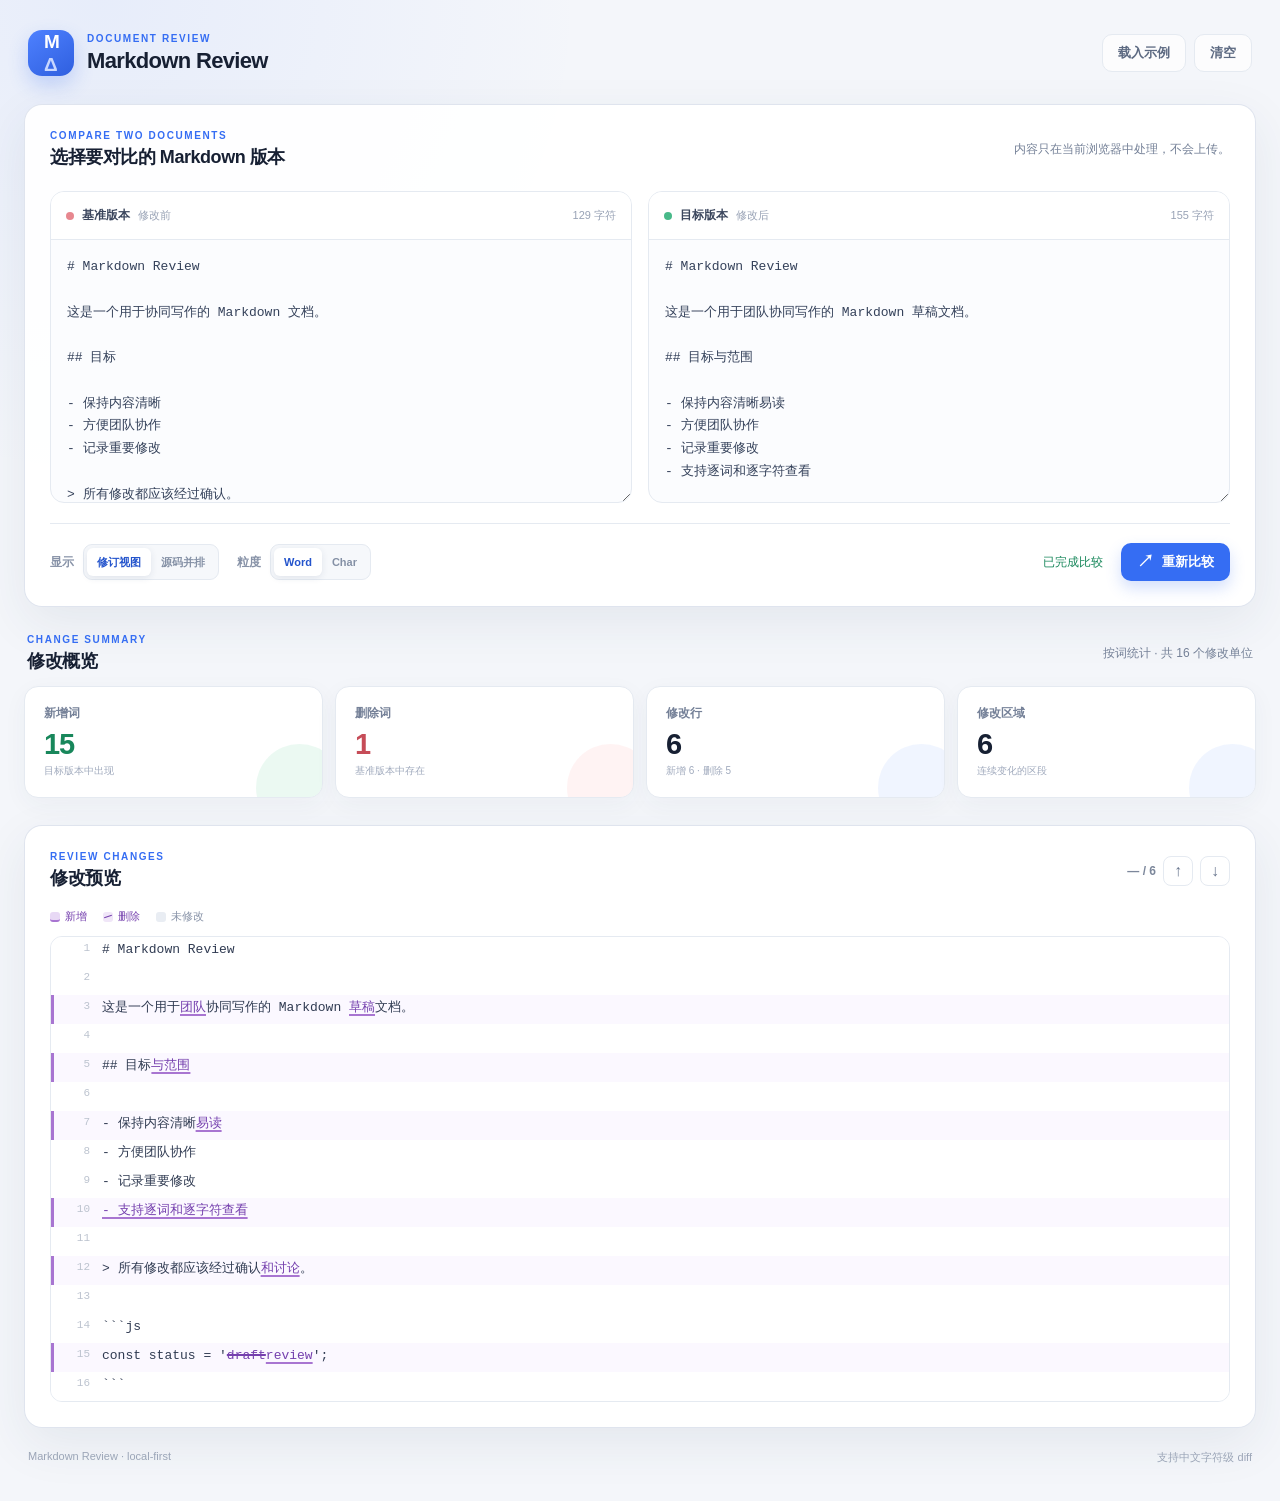
==== index.html @ e016aa40 "Turn repo into Screwdriver toolbox Co-authored-by: OpenAI Codex <codex@openai.com>" ====
<!doctype html>
<html lang="zh-CN">
  <head>
    <meta charset="UTF-8" />
    <meta name="viewport" content="width=device-width, initial-scale=1.0" />
    <meta name="theme-color" content="#f5f7fb" />
    <title>Markdown Review</title>
    <link rel="stylesheet" href="styles.css" />
  </head>
  <body>
    <div class="app-shell">
      <header class="topbar">
        <div class="brand-block">
          <div class="brand-mark" aria-hidden="true">M<span>Δ</span></div>
          <div>
            <p class="eyebrow">DOCUMENT REVIEW</p>
            <h1>Markdown Review</h1>
          </div>
        </div>
        <div class="topbar-actions">
          <button class="button button-quiet" id="load-example" type="button">载入示例</button>
          <button class="button button-quiet" id="clear-all" type="button">清空</button>
        </div>
      </header>

      <main>
        <section class="input-section panel" aria-labelledby="input-title">
          <div class="section-heading">
            <div>
              <p class="eyebrow">COMPARE TWO DOCUMENTS</p>
              <h2 id="input-title">选择要对比的 Markdown 版本</h2>
            </div>
            <p class="helper-text">内容只在当前浏览器中处理，不会上传。</p>
          </div>

          <div class="input-grid">
            <article class="editor-card editor-card-old">
              <div class="editor-card-heading">
                <div>
                  <span class="version-dot version-dot-old"></span>
                  <span class="card-label">基准版本</span>
                  <span class="card-caption">修改前</span>
                </div>
                <span class="char-count" id="old-count">0 字符</span>
              </div>
              <textarea id="old-input" spellcheck="false" placeholder="粘贴修改前的 Markdown…"></textarea>
            </article>

            <article class="editor-card editor-card-new">
              <div class="editor-card-heading">
                <div>
                  <span class="version-dot version-dot-new"></span>
                  <span class="card-label">目标版本</span>
                  <span class="card-caption">修改后</span>
                </div>
                <span class="char-count" id="new-count">0 字符</span>
              </div>
              <textarea id="new-input" spellcheck="false" placeholder="粘贴修改后的 Markdown…"></textarea>
            </article>
          </div>

          <div class="control-bar">
            <div class="control-group">
              <span class="control-label">显示</span>
              <div class="segmented" role="group" aria-label="显示模式">
                <button class="segment is-active" data-view-mode="inline" type="button">修订视图</button>
                <button class="segment" data-view-mode="side-by-side" type="button">源码并排</button>
              </div>
            </div>
            <div class="control-group">
              <span class="control-label">粒度</span>
              <div class="segmented" role="group" aria-label="差异粒度">
                <button class="segment is-active" data-granularity="word" type="button">Word</button>
                <button class="segment" data-granularity="char" type="button">Char</button>
              </div>
            </div>
            <div class="control-spacer"></div>
            <span class="compare-status" id="compare-status">等待输入</span>
            <button class="button button-primary" id="compare-button" type="button">
              <span class="button-icon" aria-hidden="true">↗</span>
              重新比较
            </button>
          </div>
        </section>

        <section class="summary-section" aria-labelledby="summary-title">
          <div class="summary-heading">
            <div>
              <p class="eyebrow">CHANGE SUMMARY</p>
              <h2 id="summary-title">修改概览</h2>
            </div>
            <span class="summary-note" id="summary-note">尚未开始比较</span>
          </div>
          <div class="summary-grid">
            <article class="stat-card stat-card-added">
              <span class="stat-label" id="added-label">新增词</span>
              <strong class="stat-value" id="added-value">—</strong>
              <span class="stat-subtitle">目标版本中出现</span>
            </article>
            <article class="stat-card stat-card-removed">
              <span class="stat-label" id="removed-label">删除词</span>
              <strong class="stat-value" id="removed-value">—</strong>
              <span class="stat-subtitle">基准版本中存在</span>
            </article>
            <article class="stat-card stat-card-lines">
              <span class="stat-label">修改行</span>
              <strong class="stat-value" id="changed-lines-value">—</strong>
              <span class="stat-subtitle" id="line-summary">新增 0 · 删除 0</span>
            </article>
            <article class="stat-card stat-card-hunks">
              <span class="stat-label">修改区域</span>
              <strong class="stat-value" id="hunks-value">—</strong>
              <span class="stat-subtitle">连续变化的区段</span>
            </article>
          </div>
        </section>

        <section class="diff-section panel" aria-labelledby="diff-title">
          <div class="diff-heading">
            <div>
              <p class="eyebrow">REVIEW CHANGES</p>
              <h2 id="diff-title">修改预览</h2>
            </div>
            <div class="diff-navigation">
              <span id="change-position">0 / 0</span>
              <button class="icon-button" id="previous-change" type="button" aria-label="上一个修改">↑</button>
              <button class="icon-button" id="next-change" type="button" aria-label="下一个修改">↓</button>
            </div>
          </div>
          <div class="legend" aria-label="颜色说明">
            <span class="legend-item legend-item-add"><i class="legend-swatch legend-add"></i>新增</span>
            <span class="legend-item legend-item-remove"><i class="legend-swatch legend-remove"></i>删除</span>
            <span class="legend-item legend-item-context"><i class="legend-swatch legend-context"></i>未修改</span>
          </div>
          <div id="diff-root" class="diff-root">
            <div class="empty-state">
              <div class="empty-icon" aria-hidden="true">Δ</div>
              <h3>输入两份 Markdown 开始比较</h3>
              <p>修改会以 Overleaf 风格的颜色和删除线标出。</p>
            </div>
          </div>
        </section>
      </main>

      <footer class="footer">
        <span>Markdown Review · local-first</span>
        <span>支持中文字符级 diff</span>
      </footer>
    </div>

    <script src="diff-engine.js"></script>
    <script src="app.js"></script>
  </body>
</html>
---- styles.css ----
:root {
  --bg: #f4f6fa;
  --panel: #ffffff;
  --ink: #172033;
  --muted: #748097;
  --line: #e5eaf1;
  --line-strong: #d7deea;
  --blue: #356df3;
  --blue-dark: #2454cc;
  --blue-soft: #edf3ff;
  --green: #18875b;
  --green-soft: #e7f8ef;
  --red: #c64c58;
  --red-soft: #fff0f1;
  --review: #7540ae;
  --review-soft: #fbf8ff;
  --review-line: #a875d1;
  --shadow: 0 16px 50px rgba(42, 58, 92, 0.08);
  --radius: 18px;
}

* {
  box-sizing: border-box;
}

html {
  scroll-behavior: smooth;
}

body {
  margin: 0;
  min-width: 320px;
  color: var(--ink);
  background:
    radial-gradient(circle at 8% 0%, rgba(78, 128, 255, 0.08), transparent 30rem),
    var(--bg);
  font-family: Inter, ui-sans-serif, -apple-system, BlinkMacSystemFont, "Segoe UI", "PingFang SC", "Hiragino Sans GB", "Microsoft YaHei", sans-serif;
}

button,
textarea {
  font: inherit;
}

button {
  cursor: pointer;
}

.app-shell {
  width: min(1440px, calc(100% - 48px));
  margin: 0 auto;
  padding: 28px 0 36px;
}

.topbar,
.section-heading,
.summary-heading,
.diff-heading,
.control-bar,
.editor-card-heading,
.topbar-actions,
.brand-block,
.diff-navigation,
.legend,
.control-group {
  display: flex;
  align-items: center;
}

.topbar {
  justify-content: space-between;
  padding: 2px 4px 28px;
}

.brand-block {
  gap: 13px;
}

.brand-mark {
  display: grid;
  width: 46px;
  height: 46px;
  place-items: center;
  border-radius: 14px;
  color: #fff;
  background: linear-gradient(145deg, #4e81ff, #2f5fdf);
  box-shadow: 0 9px 20px rgba(53, 109, 243, 0.24);
  font-size: 19px;
  font-weight: 800;
  letter-spacing: -0.09em;
}

.brand-mark span {
  margin-left: -2px;
  color: #c8d7ff;
}

.eyebrow {
  margin: 0 0 4px;
  color: var(--blue);
  font-size: 10px;
  font-weight: 800;
  letter-spacing: 0.16em;
}

h1,
h2,
h3,
p {
  margin-top: 0;
}

h1 {
  margin-bottom: 0;
  font-size: 22px;
  letter-spacing: -0.03em;
}

h2 {
  margin-bottom: 0;
  font-size: 18px;
  letter-spacing: -0.025em;
}

h3 {
  margin-bottom: 8px;
  font-size: 17px;
}

.topbar-actions {
  gap: 8px;
}

.button {
  display: inline-flex;
  align-items: center;
  justify-content: center;
  gap: 8px;
  min-height: 38px;
  padding: 0 15px;
  border: 1px solid transparent;
  border-radius: 10px;
  font-size: 13px;
  font-weight: 700;
  transition: 160ms ease;
}

.button-quiet {
  color: #5d6a82;
  background: rgba(255, 255, 255, 0.72);
  border-color: var(--line);
}

.button-quiet:hover {
  color: var(--blue-dark);
  border-color: #bed0fa;
  background: #fff;
}

.button-primary {
  color: #fff;
  background: var(--blue);
  box-shadow: 0 7px 15px rgba(53, 109, 243, 0.22);
}

.button-primary:hover {
  background: var(--blue-dark);
  transform: translateY(-1px);
}

.button-icon {
  font-size: 17px;
  line-height: 0;
}

.panel {
  border: 1px solid rgba(215, 222, 234, 0.8);
  border-radius: var(--radius);
  background: rgba(255, 255, 255, 0.92);
  box-shadow: var(--shadow);
}

.input-section {
  padding: 25px;
}

.section-heading,
.summary-heading,
.diff-heading {
  justify-content: space-between;
  gap: 20px;
}

.helper-text,
.summary-note {
  margin: 0;
  color: var(--muted);
  font-size: 12px;
}

.input-grid {
  display: grid;
  grid-template-columns: repeat(2, minmax(0, 1fr));
  gap: 16px;
  margin-top: 22px;
}

.editor-card {
  overflow: hidden;
  border: 1px solid var(--line);
  border-radius: 14px;
  background: #fbfcfe;
}

.editor-card-heading {
  justify-content: space-between;
  min-height: 48px;
  padding: 0 15px;
  border-bottom: 1px solid var(--line);
  background: #fff;
  font-size: 12px;
}

.editor-card-heading > div {
  display: flex;
  align-items: center;
  gap: 8px;
}

.version-dot {
  width: 8px;
  height: 8px;
  border-radius: 50%;
}

.version-dot-old {
  background: #e7878f;
}

.version-dot-new {
  background: #48b989;
}

.card-label {
  color: #3b465d;
  font-weight: 800;
}

.card-caption,
.char-count {
  color: #98a2b5;
  font-size: 11px;
}

textarea {
  display: block;
  width: 100%;
  min-height: 262px;
  padding: 16px;
  resize: vertical;
  outline: none;
  border: 0;
  color: #34415a;
  background: transparent;
  font-family: "SFMono-Regular", Consolas, "Liberation Mono", Menlo, monospace;
  font-size: 13px;
  line-height: 1.75;
  tab-size: 2;
}

textarea:focus {
  box-shadow: inset 0 0 0 2px rgba(53, 109, 243, 0.18);
}

.control-bar {
  flex-wrap: wrap;
  gap: 18px;
  margin-top: 20px;
  padding-top: 19px;
  border-top: 1px solid var(--line);
}

.control-group {
  gap: 9px;
}

.control-label {
  color: #8792a7;
  font-size: 12px;
  font-weight: 700;
}

.segmented {
  display: inline-flex;
  padding: 3px;
  border: 1px solid var(--line);
  border-radius: 9px;
  background: #f6f8fb;
}

.segment {
  min-height: 28px;
  padding: 0 10px;
  border: 0;
  border-radius: 6px;
  color: #8490a5;
  background: transparent;
  font-size: 11px;
  font-weight: 800;
}

.segment.is-active {
  color: var(--blue-dark);
  background: #fff;
  box-shadow: 0 2px 7px rgba(44, 62, 100, 0.1);
}

.control-spacer {
  flex: 1;
}

.compare-status {
  color: #a0aabd;
  font-size: 12px;
}

.compare-status.is-complete {
  color: var(--green);
}

.summary-section {
  margin: 27px 0;
}

.summary-heading {
  padding: 0 3px 13px;
}

.summary-grid {
  display: grid;
  grid-template-columns: repeat(4, minmax(0, 1fr));
  gap: 12px;
}

.stat-card {
  position: relative;
  overflow: hidden;
  min-height: 112px;
  padding: 18px 19px 16px;
  border: 1px solid var(--line);
  border-radius: 14px;
  background: var(--panel);
  box-shadow: 0 7px 25px rgba(42, 58, 92, 0.045);
}

.stat-card::after {
  position: absolute;
  right: -21px;
  bottom: -34px;
  width: 87px;
  height: 87px;
  border-radius: 50%;
  content: "";
  opacity: 0.8;
}

.stat-card-added::after {
  background: var(--green-soft);
}

.stat-card-removed::after {
  background: var(--red-soft);
}

.stat-card-lines::after,
.stat-card-hunks::after {
  background: var(--blue-soft);
}

.stat-label,
.stat-subtitle {
  position: relative;
  z-index: 1;
  display: block;
}

.stat-label {
  color: #758198;
  font-size: 12px;
  font-weight: 800;
}

.stat-value {
  position: relative;
  z-index: 1;
  display: block;
  margin: 6px 0 3px;
  color: var(--ink);
  font-size: 29px;
  letter-spacing: -0.04em;
}

.stat-card-added .stat-value {
  color: var(--green);
}

.stat-card-removed .stat-value {
  color: var(--red);
}

.stat-subtitle {
  color: #a0aabd;
  font-size: 10px;
}

.diff-section {
  min-height: 420px;
  padding: 25px;
}

.diff-navigation {
  gap: 7px;
  color: #7c879b;
  font-size: 12px;
  font-weight: 700;
}

.icon-button {
  display: inline-grid;
  width: 30px;
  height: 30px;
  place-items: center;
  border: 1px solid var(--line);
  border-radius: 8px;
  color: #69768e;
  background: #fff;
  font-size: 16px;
}

.icon-button:hover {
  color: var(--blue);
  border-color: #bfd0fb;
  background: var(--blue-soft);
}

.legend {
  gap: 16px;
  margin: 19px 0 12px;
  color: #8a95a8;
  font-size: 11px;
}

.legend span {
  display: inline-flex;
  align-items: center;
  gap: 5px;
}

.legend-item-add,
.legend-item-remove {
  color: var(--review);
}

.legend-item-context {
  color: #8792a7;
}

.legend-swatch {
  width: 10px;
  height: 10px;
  border-radius: 3px;
}

.legend-add {
  background: #e8d9f5;
  border-bottom: 2px solid var(--review-line);
}

.legend-remove {
  position: relative;
  background: #f0e6f8;
}

.legend-remove::after {
  position: absolute;
  top: 4px;
  right: 1px;
  left: 1px;
  height: 1px;
  background: var(--review);
  content: "";
  transform: rotate(-18deg);
}

.legend-context {
  background: #e9edf3;
}

.diff-root {
  overflow: auto;
  max-height: 730px;
  border: 1px solid var(--line);
  border-radius: 12px;
  background: #fafbfd;
}

.diff-lines {
  min-width: 700px;
  color: #34415a;
  font-family: "SFMono-Regular", Consolas, "Liberation Mono", Menlo, monospace;
  font-size: 12px;
  line-height: 1.75;
}

.review-flow {
  min-width: 700px;
  color: #303b52;
  background: #fff;
  font-family: "SFMono-Regular", Consolas, "Liberation Mono", Menlo, monospace;
  font-size: 13px;
  line-height: 1.75;
}

.review-line {
  display: grid;
  grid-template-columns: 48px minmax(0, 1fr);
  min-height: 29px;
  padding: 2px 18px 2px 0;
  border-left: 3px solid transparent;
}

.review-line code {
  min-width: 0;
  overflow-wrap: anywhere;
  white-space: pre-wrap;
}

.review-line-number {
  padding-right: 12px;
  color: #bcc3cf;
  font-size: 11px;
  text-align: right;
  user-select: none;
}

.review-line-changed {
  border-left-color: var(--review-line);
  background: var(--review-soft);
}

.review-deletion,
.review-insertion {
  color: var(--review);
}

.review-deletion {
  text-decoration-line: line-through;
  text-decoration-color: var(--review);
  text-decoration-thickness: 1.5px;
}

.review-insertion {
  text-decoration-line: underline;
  text-decoration-color: var(--review-line);
  text-decoration-thickness: 2px;
  text-underline-offset: 3px;
}

.diff-row,
.side-cell {
  display: grid;
  grid-template-columns: 48px 30px minmax(0, 1fr);
  min-height: 28px;
  padding-right: 16px;
}

.diff-row code,
.side-cell code {
  min-width: 0;
  overflow-wrap: anywhere;
  white-space: pre-wrap;
}

.line-number {
  padding-right: 10px;
  color: #adb6c5;
  text-align: right;
  user-select: none;
}

.line-marker {
  color: #b2bbc9;
  text-align: center;
  user-select: none;
}

.diff-row-equal,
.side-cell-equal {
  background: #fff;
}

.diff-row-delete,
.side-cell-delete {
  color: #9d414c;
  background: #fff4f4;
}

.diff-row-insert,
.side-cell-insert {
  color: #176f4e;
  background: #effaf4;
}

.diff-row-delete .line-marker,
.side-cell-delete .line-marker {
  color: var(--red);
}

.diff-row-insert .line-marker,
.side-cell-insert .line-marker {
  color: var(--green);
}

.diff-row-empty,
.side-cell-empty {
  background: #f7f8fa;
}

del,
ins {
  padding: 1px 2px;
  border-radius: 3px;
  text-decoration-thickness: 1px;
}

del {
  color: #a73846;
  background: #ffdfe2;
}

ins {
  color: #126c49;
  background: #c9f1da;
  text-decoration: none;
}

.change-row.is-focused,
.side-row.is-focused {
  outline: 2px solid rgba(53, 109, 243, 0.52);
  outline-offset: -2px;
}

.side-row {
  display: grid;
  grid-template-columns: minmax(0, 1fr) minmax(0, 1fr);
  border-bottom: 1px solid #eef1f5;
}

.side-row:last-child {
  border-bottom: 0;
}

.side-cell {
  border-right: 1px solid #eef1f5;
}

.side-cell:last-child {
  border-right: 0;
}

.empty-state {
  display: grid;
  min-height: 365px;
  place-content: center;
  padding: 32px;
  color: #8792a7;
  text-align: center;
}

.empty-icon {
  display: grid;
  width: 46px;
  height: 46px;
  margin: 0 auto 15px;
  place-items: center;
  border-radius: 14px;
  color: var(--blue);
  background: var(--blue-soft);
  font-size: 25px;
  font-weight: 800;
}

.empty-state h3 {
  color: #536078;
}

.empty-state p {
  margin-bottom: 0;
  color: #a0aabd;
  font-size: 12px;
}

.empty-state-success .empty-icon {
  color: var(--green);
  background: var(--green-soft);
}

.footer {
  display: flex;
  justify-content: space-between;
  padding: 22px 4px 0;
  color: #9ba5b7;
  font-size: 11px;
}

@media (max-width: 900px) {
  .app-shell {
    width: min(100% - 28px, 760px);
    padding-top: 18px;
  }

  .input-grid,
  .summary-grid {
    grid-template-columns: repeat(2, minmax(0, 1fr));
  }

  .control-spacer {
    display: none;
  }
}

@media (max-width: 620px) {
  .app-shell {
    width: min(100% - 20px, 520px);
  }

  .topbar,
  .section-heading,
  .summary-heading,
  .diff-heading {
    align-items: flex-start;
    flex-direction: column;
  }

  .topbar {
    gap: 18px;
  }

  .topbar-actions {
    width: 100%;
  }

  .topbar-actions .button {
    flex: 1;
  }

  .input-section,
  .diff-section {
    padding: 17px;
  }

  .input-grid,
  .summary-grid {
    grid-template-columns: 1fr;
  }

  .control-bar {
    align-items: flex-start;
    flex-direction: column;
  }

  .control-spacer {
    display: none;
  }

  .compare-status {
    order: 4;
  }

  .control-bar .button-primary {
    width: 100%;
  }

  .footer {
    gap: 8px;
    flex-direction: column;
  }
}
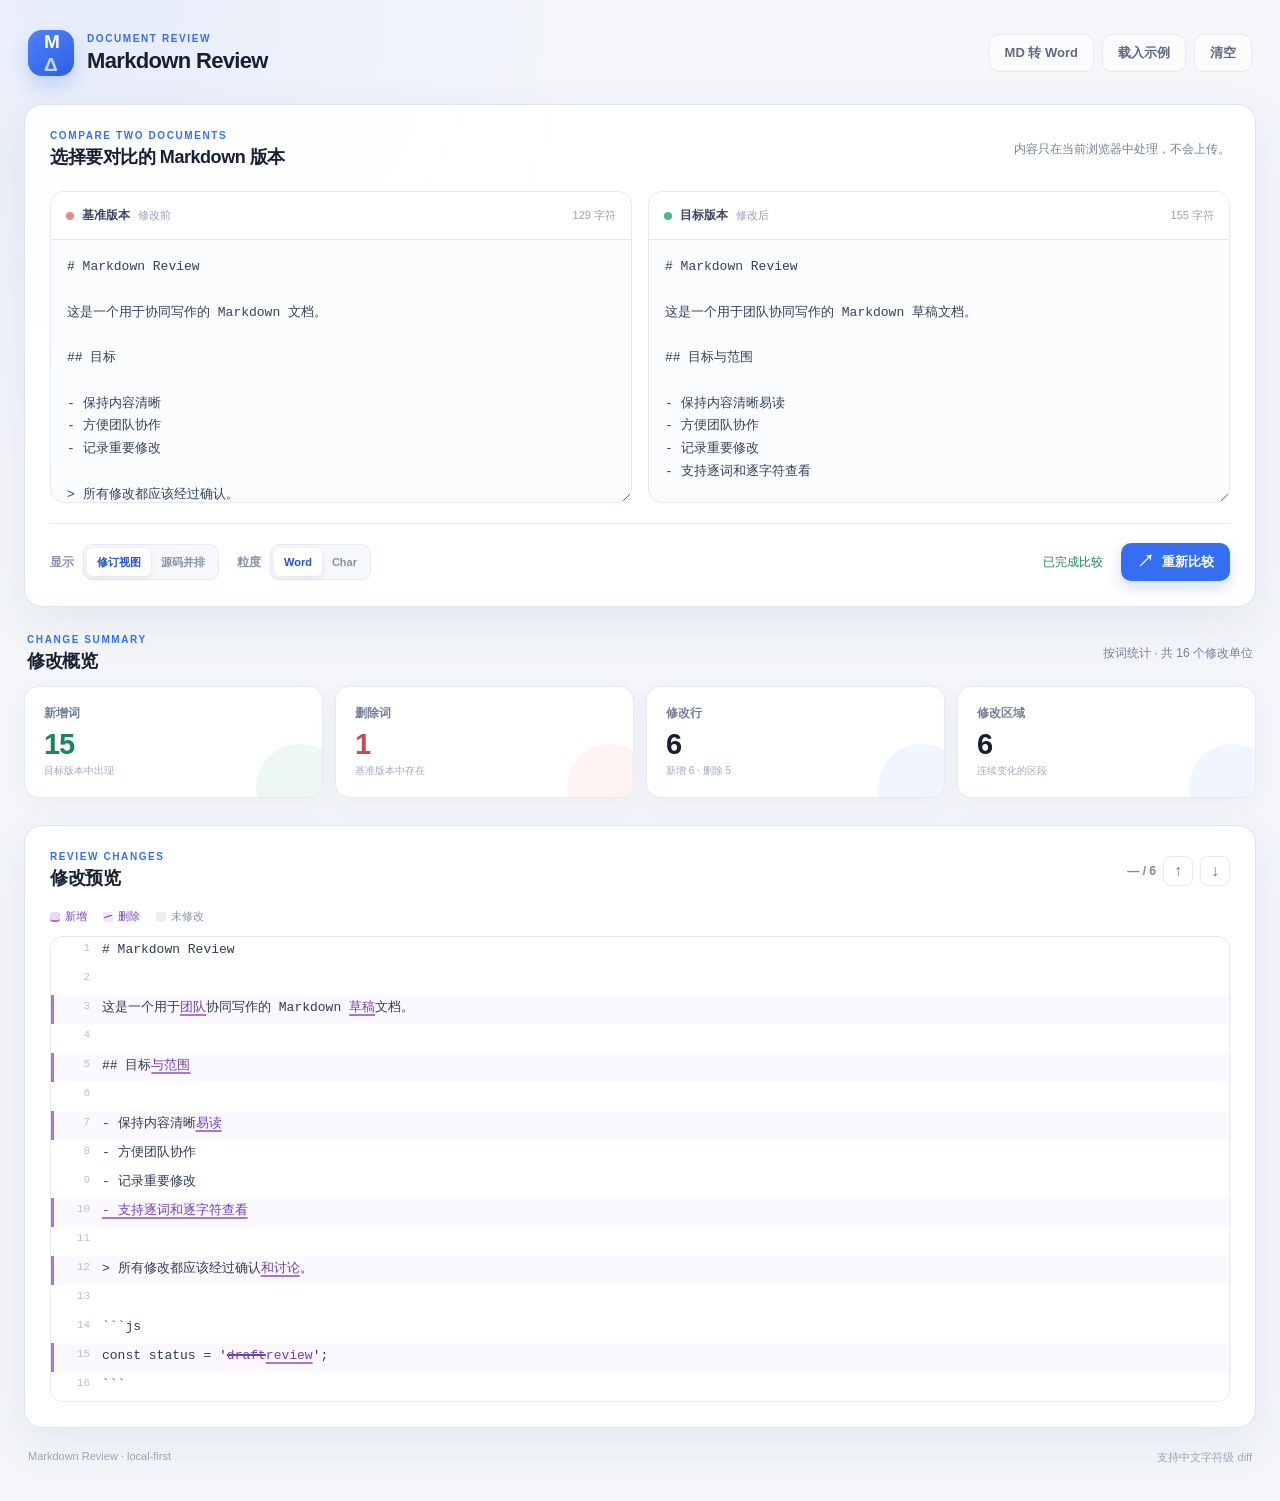
==== commit a99103b9: "Add local Markdown to Word converter Co-authored-by: OpenAI Codex <codex@openai.com>" ====
--- a/index.html
+++ b/index.html
@@ -18,6 +18,7 @@
           </div>
         </div>
         <div class="topbar-actions">
+          <a class="button button-quiet" href="md-to-docx.html">MD 转 Word</a>
           <button class="button button-quiet" id="load-example" type="button">载入示例</button>
           <button class="button button-quiet" id="clear-all" type="button">清空</button>
         </div>
--- a/styles.css
+++ b/styles.css
@@ -46,6 +46,10 @@
   cursor: pointer;
 }
 
+.button {
+  text-decoration: none;
+}
+
 .app-shell {
   width: min(1440px, calc(100% - 48px));
   margin: 0 auto;
@@ -713,6 +717,407 @@
   font-size: 11px;
 }
 
+/* Markdown → Word */
+
+.visually-hidden {
+  position: absolute;
+  width: 1px;
+  height: 1px;
+  padding: 0;
+  overflow: hidden;
+  clip: rect(0, 0, 0, 0);
+  white-space: nowrap;
+  border: 0;
+}
+
+.brand-mark-docx {
+  background: linear-gradient(145deg, #7540ae, #4e2b7c);
+  box-shadow: 0 9px 20px rgba(117, 64, 174, 0.24);
+  letter-spacing: -0.04em;
+}
+
+.brand-mark-docx span {
+  margin-left: 1px;
+  color: #e2cef5;
+}
+
+.converter-intro {
+  display: flex;
+  align-items: center;
+  justify-content: space-between;
+  gap: 32px;
+  padding: 25px;
+}
+
+.converter-intro h2 {
+  max-width: 720px;
+  font-size: 21px;
+}
+
+.converter-lead {
+  max-width: 760px;
+  margin: 9px 0 0;
+  color: var(--muted);
+  font-size: 13px;
+  line-height: 1.7;
+}
+
+.format-note {
+  display: flex;
+  min-width: 260px;
+  align-items: center;
+  gap: 13px;
+  padding: 13px 15px;
+  border: 1px solid #e7dcef;
+  border-radius: 13px;
+  background: #fcf9ff;
+}
+
+.format-note div {
+  display: grid;
+  gap: 3px;
+}
+
+.format-note strong {
+  color: #4f315f;
+  font-size: 12px;
+}
+
+.format-note span:not(.format-badge) {
+  color: #907c9d;
+  font-size: 10px;
+}
+
+.format-badge {
+  display: grid;
+  min-width: 55px;
+  min-height: 35px;
+  place-items: center;
+  border-radius: 9px;
+  color: #fff;
+  background: var(--review);
+  font-family: "SFMono-Regular", Consolas, monospace;
+  font-size: 11px;
+  font-weight: 800;
+}
+
+.converter-workspace {
+  display: grid;
+  grid-template-columns: minmax(0, 1fr) minmax(0, 1fr);
+  gap: 16px;
+  margin: 16px 0;
+}
+
+.converter-editor,
+.converter-preview {
+  min-width: 0;
+  overflow: hidden;
+}
+
+.converter-card-heading {
+  display: flex;
+  min-height: 76px;
+  align-items: center;
+  justify-content: space-between;
+  gap: 18px;
+  padding: 17px 19px;
+  border-bottom: 1px solid var(--line);
+  background: #fff;
+}
+
+.converter-card-heading .eyebrow {
+  margin-bottom: 3px;
+}
+
+.converter-card-heading h2 {
+  font-size: 16px;
+}
+
+.file-button {
+  flex: 0 0 auto;
+  cursor: pointer;
+}
+
+.drop-zone {
+  position: relative;
+  background: #fbfcfe;
+  transition: box-shadow 160ms ease, background 160ms ease;
+}
+
+.drop-zone.is-dragging {
+  background: #f4f0fa;
+  box-shadow: inset 0 0 0 2px rgba(117, 64, 174, 0.32);
+}
+
+.drop-zone textarea {
+  min-height: 616px;
+  padding: 21px 21px 50px;
+  line-height: 1.72;
+}
+
+.editor-meta {
+  position: absolute;
+  right: 14px;
+  bottom: 12px;
+  left: 14px;
+  display: flex;
+  justify-content: space-between;
+  padding-top: 9px;
+  border-top: 1px solid rgba(229, 234, 241, 0.86);
+  color: #a0aabd;
+  background: rgba(251, 252, 254, 0.93);
+  font-size: 10px;
+  pointer-events: none;
+}
+
+.preview-label {
+  padding: 5px 8px;
+  border-radius: 7px;
+  color: #7b879b;
+  background: #f3f5f8;
+  font-size: 10px;
+  font-weight: 700;
+}
+
+.word-stage {
+  min-height: 666px;
+  max-height: 666px;
+  padding: 25px;
+  overflow: auto;
+  background:
+    linear-gradient(135deg, rgba(255, 255, 255, 0.32) 25%, transparent 25%) -8px 0/16px 16px,
+    #e9edf3;
+}
+
+.word-page {
+  width: min(100%, 680px);
+  min-height: 790px;
+  margin: 0 auto;
+  padding: 58px 62px 70px;
+  color: #202124;
+  background: #fff;
+  box-shadow: 0 10px 32px rgba(35, 46, 67, 0.14);
+  font-family: "Arial Unicode MS", Calibri, "Segoe UI", sans-serif;
+  font-size: 13px;
+  line-height: 1.5;
+}
+
+.word-page h1,
+.word-page h2,
+.word-page h3,
+.word-page h4,
+.word-page h5,
+.word-page h6 {
+  color: #2e74b5;
+  font-family: "Arial Unicode MS", Calibri, "Segoe UI", sans-serif;
+  line-height: 1.2;
+}
+
+.word-page h1 {
+  margin: 21px 0 12px;
+  font-size: 22px;
+}
+
+.word-page h1:first-child {
+  margin-top: 0;
+}
+
+.word-page h2 {
+  margin: 19px 0 9px;
+  font-size: 18px;
+}
+
+.word-page h3 {
+  margin: 15px 0 7px;
+  color: #1f4d78;
+  font-size: 16px;
+}
+
+.word-page h4,
+.word-page h5,
+.word-page h6 {
+  margin: 13px 0 6px;
+  color: #25334c;
+  font-size: 14px;
+}
+
+.word-page p {
+  margin: 0 0 9px;
+}
+
+.word-page ul,
+.word-page ol {
+  margin: 0 0 11px;
+  padding-left: 26px;
+}
+
+.word-page li {
+  margin: 0 0 5px;
+}
+
+.word-page blockquote {
+  margin: 12px 0;
+  padding: 5px 0 5px 15px;
+  border-left: 4px solid #a875d1;
+  color: #555;
+  font-style: italic;
+}
+
+.word-page pre {
+  margin: 12px 0;
+  padding: 13px 15px;
+  overflow: auto;
+  border-radius: 3px;
+  color: #283244;
+  background: #f5f7fa;
+  font-family: Consolas, Menlo, monospace;
+  font-size: 11px;
+  line-height: 1.5;
+  white-space: pre-wrap;
+}
+
+.word-page :not(pre) > code {
+  padding: 1px 3px;
+  color: #7540ae;
+  background: #f5f1fa;
+  font-family: Consolas, Menlo, monospace;
+  font-size: 0.92em;
+}
+
+.word-page a {
+  color: var(--blue);
+}
+
+.word-page hr {
+  margin: 17px 0;
+  border: 0;
+  border-top: 1px solid #d7deea;
+}
+
+.preview-table-wrap {
+  margin: 14px 0;
+  overflow-x: auto;
+}
+
+.word-page table {
+  width: 100%;
+  border-collapse: collapse;
+  table-layout: fixed;
+  font-size: 11px;
+}
+
+.word-page th,
+.word-page td {
+  padding: 7px 8px;
+  border: 1px solid #d7deea;
+  vertical-align: middle;
+  overflow-wrap: anywhere;
+}
+
+.word-page th {
+  background: #f2f4f7;
+}
+
+.preview-empty {
+  display: grid;
+  min-height: 660px;
+  place-items: center;
+  color: #a0aabd;
+  text-align: center;
+}
+
+.export-panel {
+  position: relative;
+  display: grid;
+  grid-template-columns: minmax(280px, 1fr) minmax(420px, 0.9fr);
+  gap: 30px;
+  align-items: end;
+  padding: 22px 24px 42px;
+}
+
+.export-copy h2 {
+  margin-bottom: 7px;
+}
+
+.export-copy p:last-child {
+  max-width: 700px;
+  margin-bottom: 0;
+  color: var(--muted);
+  font-size: 12px;
+  line-height: 1.65;
+}
+
+.export-controls {
+  display: flex;
+  align-items: end;
+  gap: 10px;
+}
+
+.filename-field {
+  display: grid;
+  flex: 1;
+  gap: 6px;
+  color: #7b879b;
+  font-size: 10px;
+  font-weight: 700;
+}
+
+.filename-field input {
+  width: 100%;
+  min-height: 42px;
+  padding: 0 12px;
+  outline: 0;
+  border: 1px solid var(--line-strong);
+  border-radius: 9px;
+  color: #3b465d;
+  background: #fbfcfe;
+  font: 12px "SFMono-Regular", Consolas, monospace;
+}
+
+.filename-field input:focus {
+  border-color: #aebff0;
+  box-shadow: 0 0 0 3px rgba(53, 109, 243, 0.1);
+}
+
+.export-button {
+  min-height: 42px;
+  white-space: nowrap;
+}
+
+.export-status {
+  position: absolute;
+  right: 24px;
+  bottom: 15px;
+  left: 24px;
+  color: #9ba5b7;
+  font-size: 10px;
+  text-align: right;
+}
+
+.export-status.is-success {
+  color: var(--green);
+}
+
+.export-status.is-error {
+  color: var(--red);
+}
+
+.support-strip {
+  display: flex;
+  flex-wrap: wrap;
+  gap: 8px;
+  margin-top: 13px;
+}
+
+.support-strip span {
+  padding: 7px 10px;
+  border: 1px solid var(--line);
+  border-radius: 999px;
+  color: #8490a5;
+  background: rgba(255, 255, 255, 0.74);
+  font-size: 10px;
+}
+
 @media (max-width: 900px) {
   .app-shell {
     width: min(100% - 28px, 760px);
@@ -726,6 +1131,37 @@
 
   .control-spacer {
     display: none;
+  }
+
+  .converter-intro,
+  .export-panel {
+    align-items: stretch;
+    grid-template-columns: 1fr;
+  }
+
+  .converter-intro {
+    flex-direction: column;
+  }
+
+  .format-note {
+    min-width: 0;
+  }
+
+  .converter-workspace {
+    grid-template-columns: 1fr;
+  }
+
+  .drop-zone textarea {
+    min-height: 430px;
+  }
+
+  .word-stage {
+    min-height: 570px;
+    max-height: 650px;
+  }
+
+  .word-page {
+    min-height: 720px;
   }
 }
 
@@ -785,4 +1221,42 @@
     gap: 8px;
     flex-direction: column;
   }
-}
+
+  .converter-intro,
+  .converter-card-heading,
+  .export-panel {
+    padding-right: 17px;
+    padding-left: 17px;
+  }
+
+  .converter-card-heading {
+    align-items: flex-start;
+    flex-direction: column;
+  }
+
+  .file-button {
+    width: 100%;
+  }
+
+  .word-stage {
+    padding: 11px;
+  }
+
+  .word-page {
+    min-height: 650px;
+    padding: 34px 28px 44px;
+  }
+
+  .export-controls {
+    align-items: stretch;
+    flex-direction: column;
+  }
+
+  .export-button {
+    width: 100%;
+  }
+
+  .support-strip {
+    gap: 6px;
+  }
+}
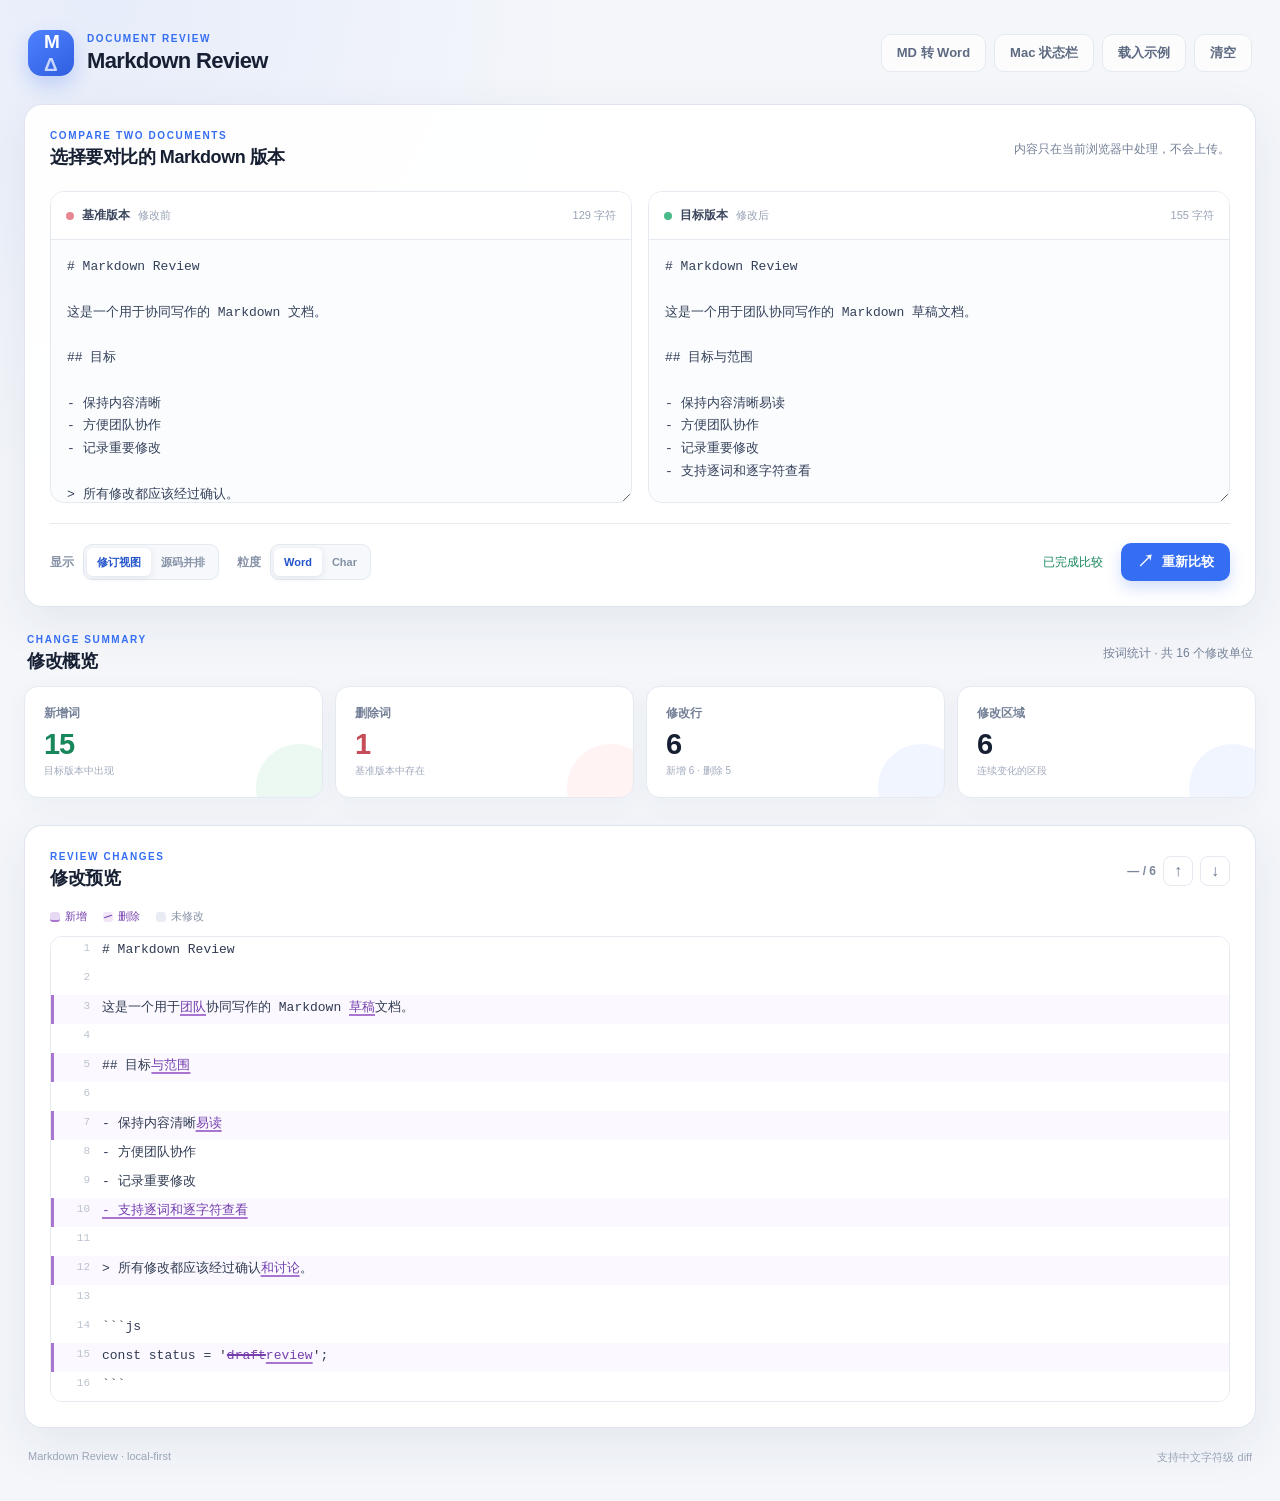
==== commit 60c1dbc6: "Integrate Mac Stats Bar into Screwdriver Import the tested expandable-tray app from mac_stats_bar at" ====
--- a/index.html
+++ b/index.html
@@ -4,7 +4,7 @@
     <meta charset="UTF-8" />
     <meta name="viewport" content="width=device-width, initial-scale=1.0" />
     <meta name="theme-color" content="#f5f7fb" />
-    <title>Markdown Review</title>
+    <title>Markdown Review · Screwdriver</title>
     <link rel="stylesheet" href="styles.css" />
   </head>
   <body>
@@ -17,11 +17,12 @@
             <h1>Markdown Review</h1>
           </div>
         </div>
-        <div class="topbar-actions">
+        <nav class="topbar-actions" aria-label="工具切换">
           <a class="button button-quiet" href="md-to-docx.html">MD 转 Word</a>
+          <a class="button button-quiet" href="mac-stats-bar.html">Mac 状态栏</a>
           <button class="button button-quiet" id="load-example" type="button">载入示例</button>
           <button class="button button-quiet" id="clear-all" type="button">清空</button>
-        </div>
+        </nav>
       </header>
 
       <main>
--- a/styles.css
+++ b/styles.css
@@ -73,6 +73,8 @@
 
 .topbar {
   justify-content: space-between;
+  flex-wrap: wrap;
+  gap: 18px;
   padding: 2px 4px 28px;
 }
 
@@ -132,6 +134,7 @@
 }
 
 .topbar-actions {
+  flex-wrap: wrap;
   gap: 8px;
 }
 
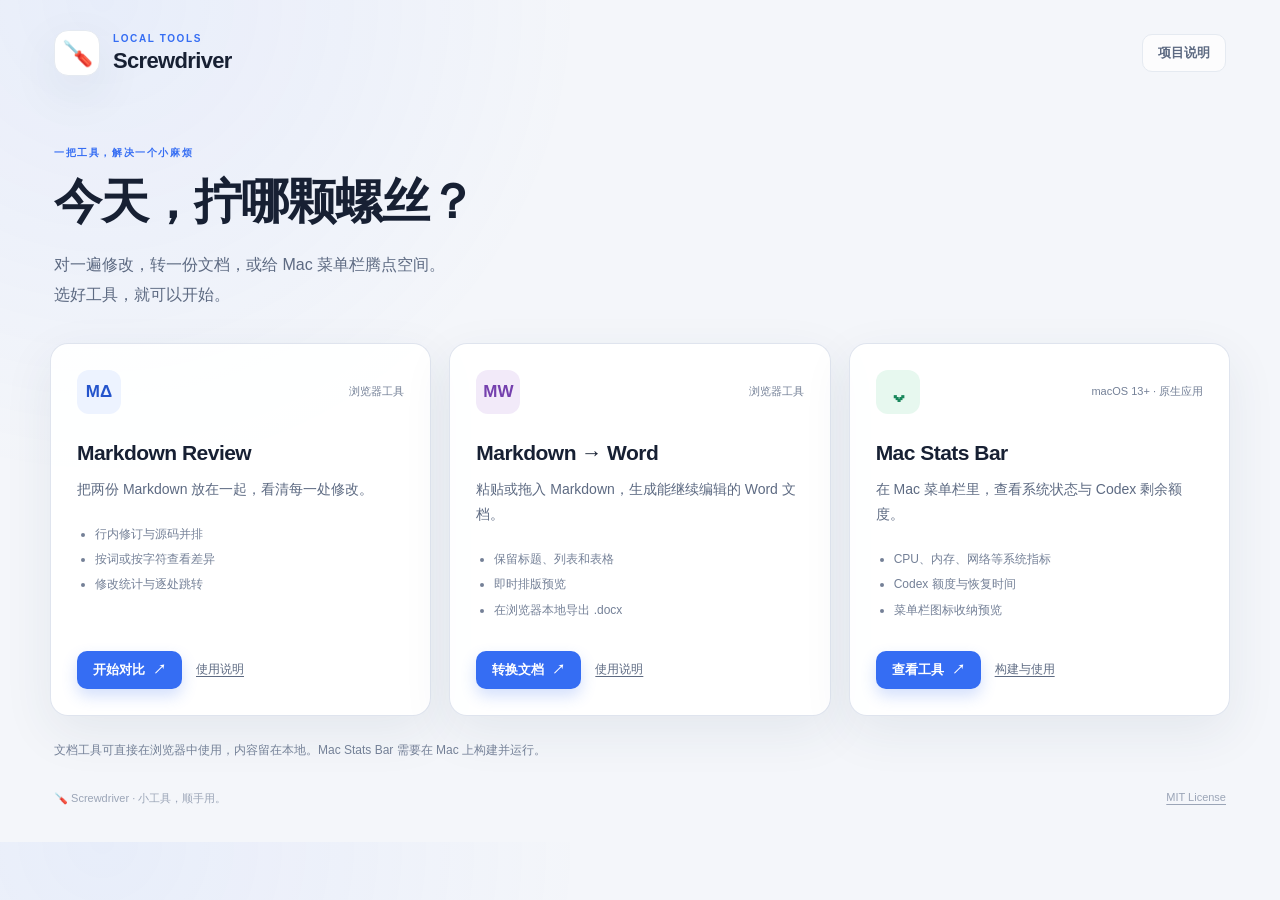
==== commit c0bd587a: "Organize toolbox files and documentation Group each tool's pages, source, tests and screenshots unde" ====
--- a/index.html
+++ b/index.html
@@ -4,153 +4,96 @@
     <meta charset="UTF-8" />
     <meta name="viewport" content="width=device-width, initial-scale=1.0" />
     <meta name="theme-color" content="#f5f7fb" />
-    <title>Markdown Review · Screwdriver</title>
-    <link rel="stylesheet" href="styles.css" />
+    <meta name="description" content="Screwdriver 本地工具箱：Markdown 对比、Markdown 转 Word 与 Mac 菜单栏工具。" />
+    <title>Screwdriver · 本地工具箱</title>
+    <link rel="stylesheet" href="assets/base.css" />
+    <link rel="stylesheet" href="assets/toolbox.css" />
   </head>
   <body>
-    <div class="app-shell">
+    <div class="app-shell toolbox-shell">
       <header class="topbar">
         <div class="brand-block">
-          <div class="brand-mark" aria-hidden="true">M<span>Δ</span></div>
+          <div class="brand-mark toolbox-mark" aria-hidden="true">🪛</div>
           <div>
-            <p class="eyebrow">DOCUMENT REVIEW</p>
-            <h1>Markdown Review</h1>
+            <p class="eyebrow">LOCAL TOOLS</p>
+            <h1>Screwdriver</h1>
           </div>
         </div>
-        <nav class="topbar-actions" aria-label="工具切换">
-          <a class="button button-quiet" href="md-to-docx.html">MD 转 Word</a>
-          <a class="button button-quiet" href="mac-stats-bar.html">Mac 状态栏</a>
-          <button class="button button-quiet" id="load-example" type="button">载入示例</button>
-          <button class="button button-quiet" id="clear-all" type="button">清空</button>
+        <nav class="topbar-actions" aria-label="工具箱导航">
+          <a class="button button-quiet" href="README.md">项目说明</a>
         </nav>
       </header>
 
       <main>
-        <section class="input-section panel" aria-labelledby="input-title">
-          <div class="section-heading">
-            <div>
-              <p class="eyebrow">COMPARE TWO DOCUMENTS</p>
-              <h2 id="input-title">选择要对比的 Markdown 版本</h2>
-            </div>
-            <p class="helper-text">内容只在当前浏览器中处理，不会上传。</p>
-          </div>
-
-          <div class="input-grid">
-            <article class="editor-card editor-card-old">
-              <div class="editor-card-heading">
-                <div>
-                  <span class="version-dot version-dot-old"></span>
-                  <span class="card-label">基准版本</span>
-                  <span class="card-caption">修改前</span>
-                </div>
-                <span class="char-count" id="old-count">0 字符</span>
-              </div>
-              <textarea id="old-input" spellcheck="false" placeholder="粘贴修改前的 Markdown…"></textarea>
-            </article>
-
-            <article class="editor-card editor-card-new">
-              <div class="editor-card-heading">
-                <div>
-                  <span class="version-dot version-dot-new"></span>
-                  <span class="card-label">目标版本</span>
-                  <span class="card-caption">修改后</span>
-                </div>
-                <span class="char-count" id="new-count">0 字符</span>
-              </div>
-              <textarea id="new-input" spellcheck="false" placeholder="粘贴修改后的 Markdown…"></textarea>
-            </article>
-          </div>
-
-          <div class="control-bar">
-            <div class="control-group">
-              <span class="control-label">显示</span>
-              <div class="segmented" role="group" aria-label="显示模式">
-                <button class="segment is-active" data-view-mode="inline" type="button">修订视图</button>
-                <button class="segment" data-view-mode="side-by-side" type="button">源码并排</button>
-              </div>
-            </div>
-            <div class="control-group">
-              <span class="control-label">粒度</span>
-              <div class="segmented" role="group" aria-label="差异粒度">
-                <button class="segment is-active" data-granularity="word" type="button">Word</button>
-                <button class="segment" data-granularity="char" type="button">Char</button>
-              </div>
-            </div>
-            <div class="control-spacer"></div>
-            <span class="compare-status" id="compare-status">等待输入</span>
-            <button class="button button-primary" id="compare-button" type="button">
-              <span class="button-icon" aria-hidden="true">↗</span>
-              重新比较
-            </button>
-          </div>
+        <section class="toolbox-intro" aria-labelledby="toolbox-title">
+          <p class="eyebrow">一把工具，解决一个小麻烦</p>
+          <h2 id="toolbox-title">今天，拧哪颗螺丝？</h2>
+          <p>对一遍修改，转一份文档，或给 Mac 菜单栏腾点空间。<br />选好工具，就可以开始。</p>
         </section>
 
-        <section class="summary-section" aria-labelledby="summary-title">
-          <div class="summary-heading">
-            <div>
-              <p class="eyebrow">CHANGE SUMMARY</p>
-              <h2 id="summary-title">修改概览</h2>
+        <section class="tool-grid" aria-label="工具目录">
+          <article class="panel tool-card" aria-labelledby="review-title">
+            <div class="tool-card-heading">
+              <span class="tool-symbol" aria-hidden="true">MΔ</span>
+              <span class="tool-platform">浏览器工具</span>
             </div>
-            <span class="summary-note" id="summary-note">尚未开始比较</span>
-          </div>
-          <div class="summary-grid">
-            <article class="stat-card stat-card-added">
-              <span class="stat-label" id="added-label">新增词</span>
-              <strong class="stat-value" id="added-value">—</strong>
-              <span class="stat-subtitle">目标版本中出现</span>
-            </article>
-            <article class="stat-card stat-card-removed">
-              <span class="stat-label" id="removed-label">删除词</span>
-              <strong class="stat-value" id="removed-value">—</strong>
-              <span class="stat-subtitle">基准版本中存在</span>
-            </article>
-            <article class="stat-card stat-card-lines">
-              <span class="stat-label">修改行</span>
-              <strong class="stat-value" id="changed-lines-value">—</strong>
-              <span class="stat-subtitle" id="line-summary">新增 0 · 删除 0</span>
-            </article>
-            <article class="stat-card stat-card-hunks">
-              <span class="stat-label">修改区域</span>
-              <strong class="stat-value" id="hunks-value">—</strong>
-              <span class="stat-subtitle">连续变化的区段</span>
-            </article>
-          </div>
+            <h3 id="review-title">Markdown Review</h3>
+            <p>把两份 Markdown 放在一起，看清每一处修改。</p>
+            <ul>
+              <li>行内修订与源码并排</li>
+              <li>按词或按字符查看差异</li>
+              <li>修改统计与逐处跳转</li>
+            </ul>
+            <div class="tool-card-actions">
+              <a class="button button-primary" href="tools/markdown-review/index.html">开始对比 <span aria-hidden="true">↗</span></a>
+              <a class="tool-docs" href="tools/markdown-review/README.md" aria-label="Markdown Review 使用说明">使用说明</a>
+            </div>
+          </article>
+
+          <article class="panel tool-card tool-card-docx" aria-labelledby="docx-title">
+            <div class="tool-card-heading">
+              <span class="tool-symbol" aria-hidden="true">MW</span>
+              <span class="tool-platform">浏览器工具</span>
+            </div>
+            <h3 id="docx-title">Markdown → Word</h3>
+            <p>粘贴或拖入 Markdown，生成能继续编辑的 Word 文档。</p>
+            <ul>
+              <li>保留标题、列表和表格</li>
+              <li>即时排版预览</li>
+              <li>在浏览器本地导出 .docx</li>
+            </ul>
+            <div class="tool-card-actions">
+              <a class="button button-primary" href="tools/md-to-docx/index.html">转换文档 <span aria-hidden="true">↗</span></a>
+              <a class="tool-docs" href="tools/md-to-docx/README.md" aria-label="Markdown 转 Word 使用说明">使用说明</a>
+            </div>
+          </article>
+
+          <article class="panel tool-card tool-card-mac" aria-labelledby="mac-title">
+            <div class="tool-card-heading">
+              <span class="tool-symbol" aria-hidden="true">⌄</span>
+              <span class="tool-platform">macOS 13+ · 原生应用</span>
+            </div>
+            <h3 id="mac-title">Mac Stats Bar</h3>
+            <p>在 Mac 菜单栏里，查看系统状态与 Codex 剩余额度。</p>
+            <ul>
+              <li>CPU、内存、网络等系统指标</li>
+              <li>Codex 额度与恢复时间</li>
+              <li>菜单栏图标收纳预览</li>
+            </ul>
+            <div class="tool-card-actions">
+              <a class="button button-primary" href="tools/mac-stats-bar/index.html">查看工具 <span aria-hidden="true">↗</span></a>
+              <a class="tool-docs" href="tools/mac-stats-bar/README.md" aria-label="Mac Stats Bar 构建与使用">构建与使用</a>
+            </div>
+          </article>
         </section>
 
-        <section class="diff-section panel" aria-labelledby="diff-title">
-          <div class="diff-heading">
-            <div>
-              <p class="eyebrow">REVIEW CHANGES</p>
-              <h2 id="diff-title">修改预览</h2>
-            </div>
-            <div class="diff-navigation">
-              <span id="change-position">0 / 0</span>
-              <button class="icon-button" id="previous-change" type="button" aria-label="上一个修改">↑</button>
-              <button class="icon-button" id="next-change" type="button" aria-label="下一个修改">↓</button>
-            </div>
-          </div>
-          <div class="legend" aria-label="颜色说明">
-            <span class="legend-item legend-item-add"><i class="legend-swatch legend-add"></i>新增</span>
-            <span class="legend-item legend-item-remove"><i class="legend-swatch legend-remove"></i>删除</span>
-            <span class="legend-item legend-item-context"><i class="legend-swatch legend-context"></i>未修改</span>
-          </div>
-          <div id="diff-root" class="diff-root">
-            <div class="empty-state">
-              <div class="empty-icon" aria-hidden="true">Δ</div>
-              <h3>输入两份 Markdown 开始比较</h3>
-              <p>修改会以 Overleaf 风格的颜色和删除线标出。</p>
-            </div>
-          </div>
-        </section>
+        <p class="toolbox-note">文档工具可直接在浏览器中使用，内容留在本地。Mac Stats Bar 需要在 Mac 上构建并运行。</p>
       </main>
 
       <footer class="footer">
-        <span>Markdown Review · local-first</span>
-        <span>支持中文字符级 diff</span>
+        <span>🪛 Screwdriver · 小工具，顺手用。</span>
+        <a href="LICENSE">MIT License</a>
       </footer>
     </div>
-
-    <script src="diff-engine.js"></script>
-    <script src="app.js"></script>
   </body>
 </html>
--- a/assets/base.css
+++ b/assets/base.css
@@ -0,0 +1,240 @@
+:root {
+  --bg: #f4f6fa;
+  --panel: #ffffff;
+  --ink: #172033;
+  --muted: #748097;
+  --line: #e5eaf1;
+  --line-strong: #d7deea;
+  --blue: #356df3;
+  --blue-dark: #2454cc;
+  --blue-soft: #edf3ff;
+  --green: #18875b;
+  --green-soft: #e7f8ef;
+  --red: #c64c58;
+  --red-soft: #fff0f1;
+  --review: #7540ae;
+  --review-soft: #fbf8ff;
+  --review-line: #a875d1;
+  --shadow: 0 16px 50px rgba(42, 58, 92, 0.08);
+  --radius: 18px;
+}
+
+* {
+  box-sizing: border-box;
+}
+
+html {
+  scroll-behavior: smooth;
+}
+
+body {
+  margin: 0;
+  min-width: 320px;
+  color: var(--ink);
+  background:
+    radial-gradient(circle at 8% 0%, rgba(78, 128, 255, 0.08), transparent 30rem),
+    var(--bg);
+  font-family: Inter, ui-sans-serif, -apple-system, BlinkMacSystemFont, "Segoe UI", "PingFang SC", "Hiragino Sans GB", "Microsoft YaHei", sans-serif;
+}
+
+button,
+textarea {
+  font: inherit;
+}
+
+button {
+  cursor: pointer;
+}
+
+.button {
+  text-decoration: none;
+}
+
+.app-shell {
+  width: min(1440px, calc(100% - 48px));
+  margin: 0 auto;
+  padding: 28px 0 36px;
+}
+
+.topbar,
+.topbar-actions,
+.brand-block {
+  display: flex;
+  align-items: center;
+}
+
+.topbar {
+  justify-content: space-between;
+  flex-wrap: wrap;
+  gap: 18px;
+  padding: 2px 4px 28px;
+}
+
+.brand-block {
+  gap: 13px;
+}
+
+.brand-mark {
+  display: grid;
+  width: 46px;
+  height: 46px;
+  place-items: center;
+  border-radius: 14px;
+  color: #fff;
+  background: linear-gradient(145deg, #4e81ff, #2f5fdf);
+  box-shadow: 0 9px 20px rgba(53, 109, 243, 0.24);
+  font-size: 19px;
+  font-weight: 800;
+  letter-spacing: -0.09em;
+}
+
+.brand-mark span {
+  margin-left: -2px;
+  color: #c8d7ff;
+}
+
+.eyebrow {
+  margin: 0 0 4px;
+  color: var(--blue);
+  font-size: 10px;
+  font-weight: 800;
+  letter-spacing: 0.16em;
+}
+
+h1,
+h2,
+h3,
+p {
+  margin-top: 0;
+}
+
+h1 {
+  margin-bottom: 0;
+  font-size: 22px;
+  letter-spacing: -0.03em;
+}
+
+h2 {
+  margin-bottom: 0;
+  font-size: 18px;
+  letter-spacing: -0.025em;
+}
+
+h3 {
+  margin-bottom: 8px;
+  font-size: 17px;
+}
+
+.topbar-actions {
+  flex-wrap: wrap;
+  gap: 8px;
+}
+
+.button {
+  display: inline-flex;
+  align-items: center;
+  justify-content: center;
+  gap: 8px;
+  min-height: 38px;
+  padding: 0 15px;
+  border: 1px solid transparent;
+  border-radius: 10px;
+  font-size: 13px;
+  font-weight: 700;
+  transition: 160ms ease;
+}
+
+.button-quiet {
+  color: #5d6a82;
+  background: rgba(255, 255, 255, 0.72);
+  border-color: var(--line);
+}
+
+.button-quiet:hover {
+  color: var(--blue-dark);
+  border-color: #bed0fa;
+  background: #fff;
+}
+
+.button-primary {
+  color: #fff;
+  background: var(--blue);
+  box-shadow: 0 7px 15px rgba(53, 109, 243, 0.22);
+}
+
+.button-primary:hover {
+  background: var(--blue-dark);
+  transform: translateY(-1px);
+}
+
+.button-icon {
+  font-size: 17px;
+  line-height: 0;
+}
+
+.panel {
+  border: 1px solid rgba(215, 222, 234, 0.8);
+  border-radius: var(--radius);
+  background: rgba(255, 255, 255, 0.92);
+  box-shadow: var(--shadow);
+}
+
+textarea {
+  display: block;
+  width: 100%;
+  min-height: 262px;
+  padding: 16px;
+  resize: vertical;
+  outline: none;
+  border: 0;
+  color: #34415a;
+  background: transparent;
+  font-family: "SFMono-Regular", Consolas, "Liberation Mono", Menlo, monospace;
+  font-size: 13px;
+  line-height: 1.75;
+  tab-size: 2;
+}
+
+textarea:focus {
+  box-shadow: inset 0 0 0 2px rgba(53, 109, 243, 0.18);
+}
+
+.footer {
+  display: flex;
+  justify-content: space-between;
+  padding: 22px 4px 0;
+  color: #9ba5b7;
+  font-size: 11px;
+}
+
+@media (max-width: 900px) {
+  .app-shell {
+    width: min(100% - 28px, 760px);
+    padding-top: 18px;
+  }
+}
+
+@media (max-width: 620px) {
+  .app-shell {
+    width: min(100% - 20px, 520px);
+  }
+
+  .topbar {
+    align-items: flex-start;
+    flex-direction: column;
+    gap: 18px;
+  }
+
+  .topbar-actions {
+    width: 100%;
+  }
+
+  .topbar-actions .button {
+    flex: 1;
+  }
+
+  .footer {
+    gap: 8px;
+    flex-direction: column;
+  }
+}
--- a/assets/toolbox.css
+++ b/assets/toolbox.css
@@ -0,0 +1,154 @@
+.toolbox-shell {
+  max-width: 1180px;
+}
+
+.toolbox-mark {
+  background: #fff;
+  border: 1px solid var(--line);
+  box-shadow: var(--shadow);
+  font-size: 25px;
+  letter-spacing: 0;
+}
+
+.toolbox-intro {
+  padding: 42px 4px 32px;
+}
+
+.toolbox-intro h2 {
+  margin: 12px 0 18px;
+  font-size: clamp(30px, 4vw, 48px);
+  line-height: 1.25;
+}
+
+.toolbox-intro > p:last-child {
+  margin-bottom: 0;
+  color: #5d6a82;
+  font-size: 16px;
+  line-height: 1.9;
+}
+
+.tool-grid {
+  display: grid;
+  grid-template-columns: repeat(3, minmax(0, 1fr));
+  gap: 18px;
+}
+
+.tool-card {
+  display: flex;
+  min-width: 0;
+  flex-direction: column;
+  padding: 26px;
+}
+
+.tool-card-heading {
+  display: flex;
+  align-items: center;
+  justify-content: space-between;
+  gap: 12px;
+  margin-bottom: 27px;
+}
+
+.tool-symbol {
+  display: grid;
+  width: 44px;
+  height: 44px;
+  flex: 0 0 auto;
+  place-items: center;
+  border-radius: 12px;
+  color: var(--blue-dark);
+  background: var(--blue-soft);
+  font-size: 17px;
+  font-weight: 800;
+}
+
+.tool-card-docx .tool-symbol {
+  color: var(--review);
+  background: #f2eaf9;
+}
+
+.tool-card-mac .tool-symbol {
+  color: var(--green);
+  background: var(--green-soft);
+  font-size: 30px;
+}
+
+.tool-platform {
+  color: var(--muted);
+  font-size: 11px;
+  text-align: right;
+}
+
+.tool-card h3 {
+  margin-bottom: 12px;
+  font-size: 21px;
+  letter-spacing: -0.025em;
+}
+
+.tool-card > p {
+  margin-bottom: 0;
+  color: #5d6a82;
+  font-size: 14px;
+  line-height: 1.8;
+}
+
+.tool-card ul {
+  margin: 20px 0 28px;
+  padding-left: 18px;
+  color: #748097;
+  font-size: 12px;
+  line-height: 2.1;
+}
+
+.tool-card-actions {
+  display: flex;
+  flex-wrap: wrap;
+  align-items: center;
+  gap: 14px;
+  margin-top: auto;
+}
+
+.tool-docs {
+  color: #5d6a82;
+  font-size: 12px;
+  text-underline-offset: 3px;
+}
+
+.tool-docs:hover {
+  color: var(--blue-dark);
+}
+
+.toolbox-note {
+  margin: 24px 4px 8px;
+  color: var(--muted);
+  font-size: 12px;
+  line-height: 1.8;
+}
+
+.toolbox-shell .footer a {
+  color: inherit;
+  text-underline-offset: 3px;
+}
+
+@media (max-width: 1050px) {
+  .tool-grid {
+    grid-template-columns: repeat(2, minmax(0, 1fr));
+  }
+}
+
+@media (max-width: 620px) {
+  .toolbox-intro {
+    padding-top: 20px;
+  }
+
+  .toolbox-intro > p:last-child {
+    font-size: 14px;
+  }
+
+  .tool-grid {
+    grid-template-columns: 1fr;
+  }
+
+  .tool-card {
+    padding: 22px;
+  }
+}
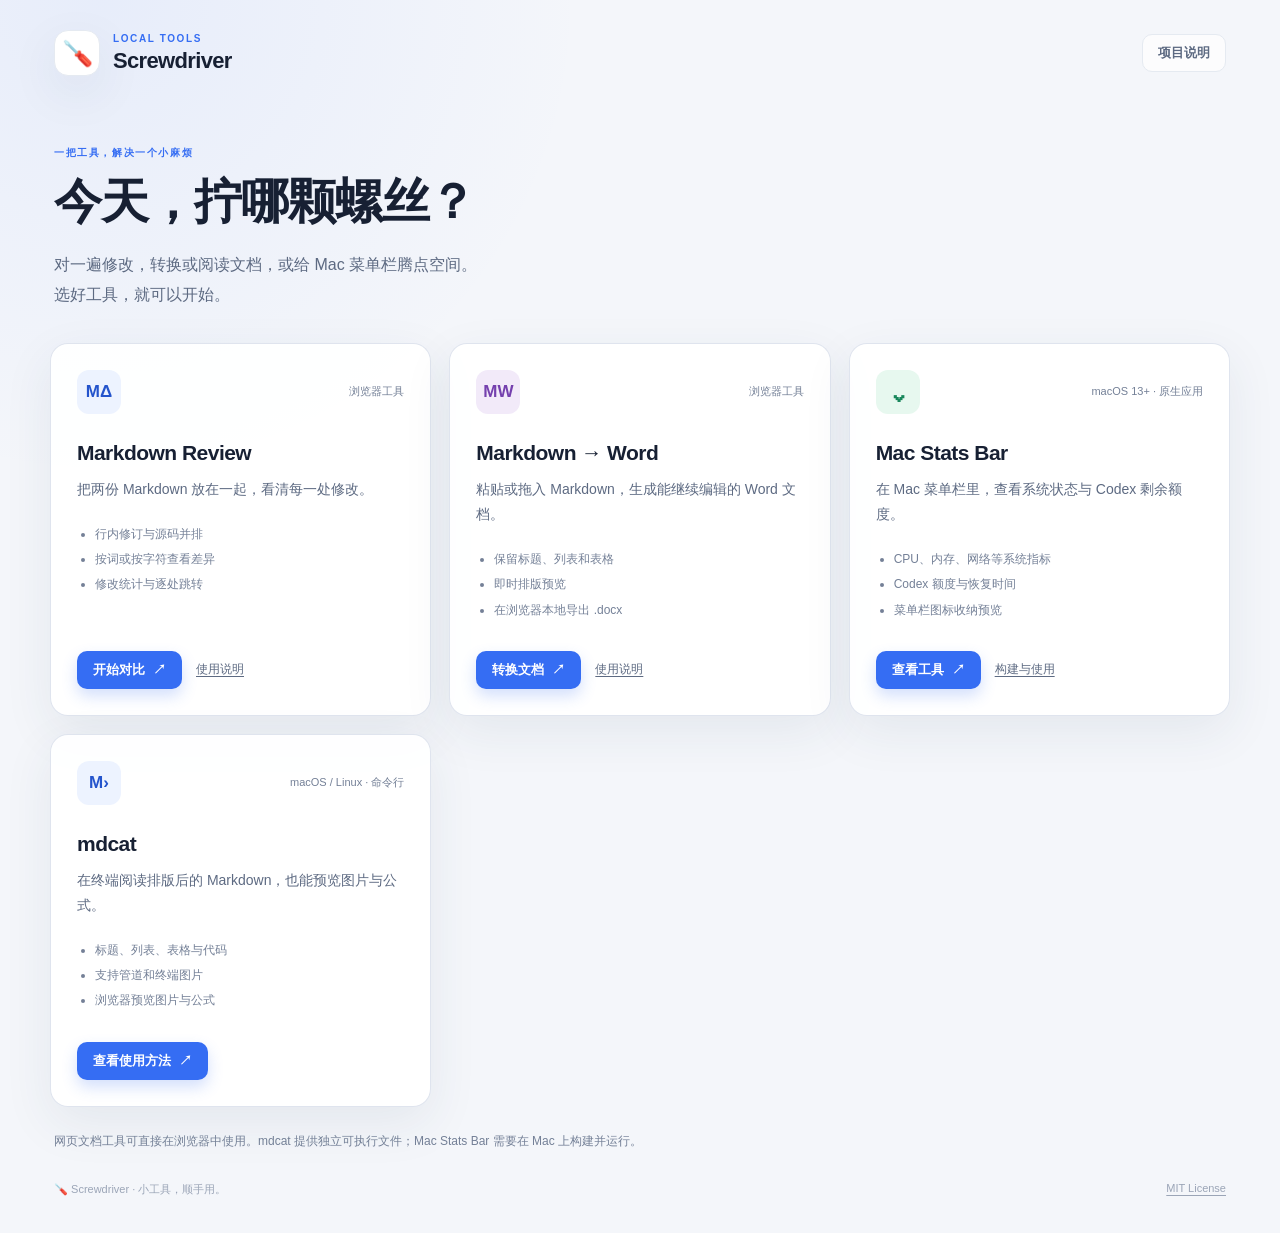
==== commit c88b0d71: "Add mdcat terminal Markdown viewer" ====
--- a/index.html
+++ b/index.html
@@ -4,7 +4,7 @@
     <meta charset="UTF-8" />
     <meta name="viewport" content="width=device-width, initial-scale=1.0" />
     <meta name="theme-color" content="#f5f7fb" />
-    <meta name="description" content="Screwdriver 本地工具箱：Markdown 对比、Markdown 转 Word 与 Mac 菜单栏工具。" />
+    <meta name="description" content="Screwdriver 本地工具箱：Markdown 对比、转换、终端阅读与 Mac 菜单栏工具。" />
     <title>Screwdriver · 本地工具箱</title>
     <link rel="stylesheet" href="assets/base.css" />
     <link rel="stylesheet" href="assets/toolbox.css" />
@@ -28,7 +28,7 @@
         <section class="toolbox-intro" aria-labelledby="toolbox-title">
           <p class="eyebrow">一把工具，解决一个小麻烦</p>
           <h2 id="toolbox-title">今天，拧哪颗螺丝？</h2>
-          <p>对一遍修改，转一份文档，或给 Mac 菜单栏腾点空间。<br />选好工具，就可以开始。</p>
+          <p>对一遍修改，转换或阅读文档，或给 Mac 菜单栏腾点空间。<br />选好工具，就可以开始。</p>
         </section>
 
         <section class="tool-grid" aria-label="工具目录">
@@ -85,9 +85,26 @@
               <a class="tool-docs" href="tools/mac-stats-bar/README.md" aria-label="Mac Stats Bar 构建与使用">构建与使用</a>
             </div>
           </article>
+
+          <article class="panel tool-card" aria-labelledby="mdcat-title">
+            <div class="tool-card-heading">
+              <span class="tool-symbol" aria-hidden="true">M›</span>
+              <span class="tool-platform">macOS / Linux · 命令行</span>
+            </div>
+            <h3 id="mdcat-title">mdcat</h3>
+            <p>在终端阅读排版后的 Markdown，也能预览图片与公式。</p>
+            <ul>
+              <li>标题、列表、表格与代码</li>
+              <li>支持管道和终端图片</li>
+              <li>浏览器预览图片与公式</li>
+            </ul>
+            <div class="tool-card-actions">
+              <a class="button button-primary" href="tools/mdcat/README.md">查看使用方法 <span aria-hidden="true">↗</span></a>
+            </div>
+          </article>
         </section>
 
-        <p class="toolbox-note">文档工具可直接在浏览器中使用，内容留在本地。Mac Stats Bar 需要在 Mac 上构建并运行。</p>
+        <p class="toolbox-note">网页文档工具可直接在浏览器中使用。mdcat 提供独立可执行文件；Mac Stats Bar 需要在 Mac 上构建并运行。</p>
       </main>
 
       <footer class="footer">
